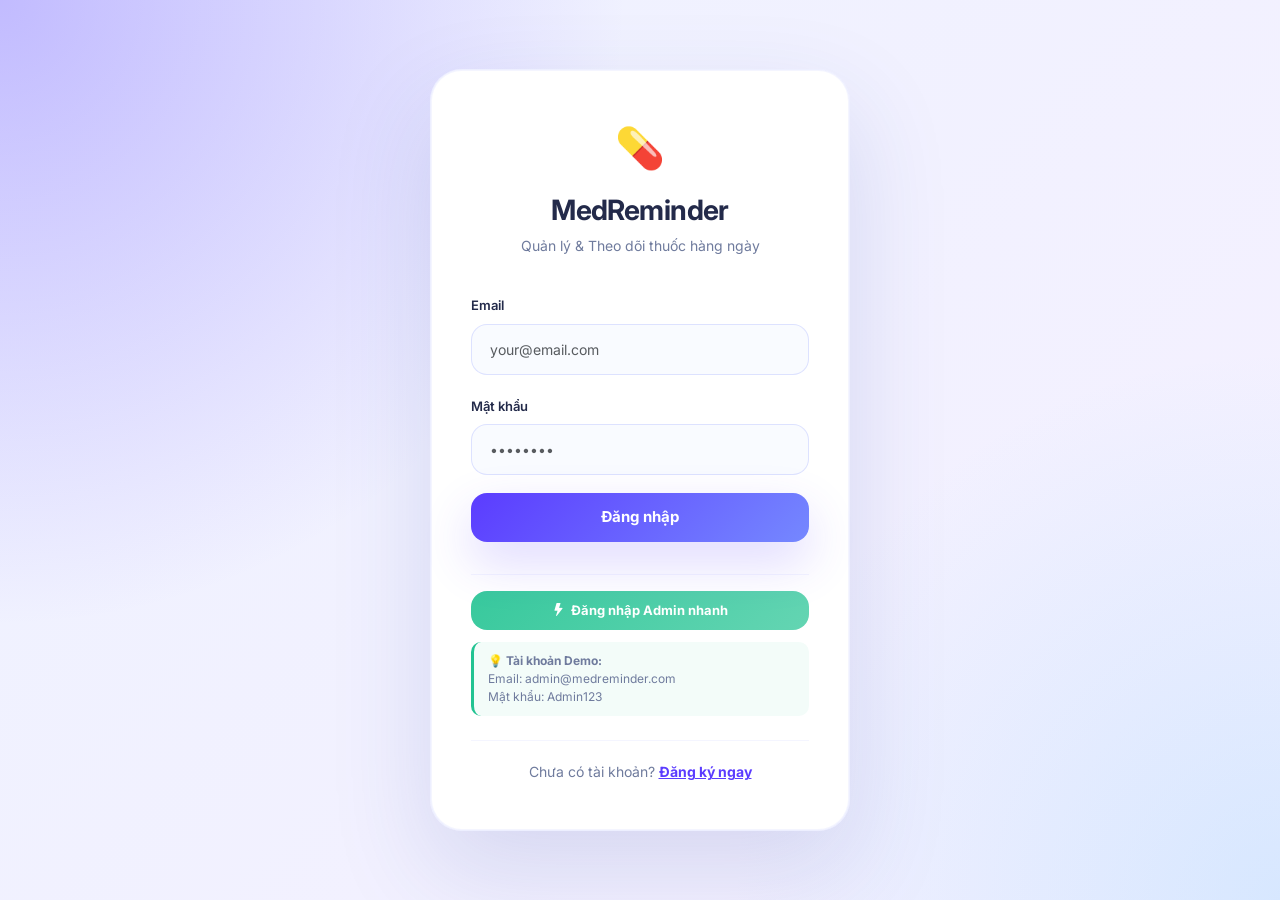
==== admin.html @ 4197f3d3 "1" ====
<!DOCTYPE html>
<html lang="vi">
<head>
    <meta charset="UTF-8">
    <meta name="viewport" content="width=device-width, initial-scale=1.0">
    <title>Admin Dashboard - MedReminder</title>
    <link href="https://fonts.googleapis.com/css2?family=Inter:wght@400;600;700&display=swap" rel="stylesheet">
    <link href="https://cdn.jsdelivr.net/npm/bootstrap@5.3.0/dist/css/bootstrap.min.css" rel="stylesheet">
    <link rel="stylesheet" href="https://cdn.jsdelivr.net/npm/bootstrap-icons@1.11.0/font/bootstrap-icons.css">
    <style>
        :root {
            --primary: #5b3cff;
            --secondary: #6f7dff;
            --success: #22c392;
            --danger: #ff5d7a;
            --surface: #ffffff;
            --surface-soft: #f7f8ff;
            --text: #252a48;
            --muted: #7a86b6;
            --border: rgba(103, 110, 224, 0.18);
            --shadow: 0 30px 70px rgba(43, 53, 114, 0.1);
        }

        html, body {
            min-height: 100%;
        }

        body {
            font-family: 'Inter', sans-serif;
            background: radial-gradient(circle at top left, rgba(91, 60, 255, 0.20), transparent 30%),
                        radial-gradient(circle at bottom right, rgba(95, 196, 255, 0.14), transparent 28%),
                        #eff2ff;
            color: var(--text);
        }

        .navbar {
            background: rgba(255, 255, 255, 0.88);
            backdrop-filter: blur(16px);
            border: none;
            box-shadow: 0 24px 54px rgba(48, 62, 126, 0.09);
        }

        .navbar-brand {
            letter-spacing: 0.04em;
        }

        .admin-card {
            background: var(--surface);
            border-radius: 30px;
            padding: 32px;
            box-shadow: var(--shadow);
            border: 1px solid rgba(111, 125, 255, 0.14);
        }

        .form-control-custom {
            border-radius: 16px;
            padding: 14px 16px;
            border: 1px solid rgba(111, 125, 255, 0.22);
            background: #fbfbff;
            transition: border-color 0.2s ease, box-shadow 0.2s ease;
        }

        .form-control-custom:focus {
            border-color: rgba(91, 60, 255, 0.45);
            box-shadow: 0 0 0 0.18rem rgba(91, 60, 255, 0.12);
            outline: none;
        }

        .page-hero {
            background: linear-gradient(135deg, rgba(255,255,255,0.95), rgba(239,242,255,0.98));
            border-radius: 32px;
            padding: 32px;
            border: 1px solid rgba(111, 125, 255, 0.10);
            box-shadow: 0 24px 60px rgba(49, 60, 122, 0.08);
            margin-bottom: 30px;
        }

        .page-hero h1 {
            font-size: clamp(2.1rem, 2.6vw, 3rem);
            margin-bottom: 0.75rem;
        }

        .page-hero p {
            color: var(--muted);
            max-width: 700px;
        }

        .hero-actions {
            display: flex;
            flex-wrap: wrap;
            gap: 14px;
            align-items: center;
        }

        .summary-card {
            background: var(--surface-soft);
            border: 1px solid rgba(111, 125, 255, 0.12);
            border-radius: 22px;
            padding: 22px 24px;
            min-width: 190px;
            box-shadow: inset 0 0 0 1px rgba(255,255,255,0.75);
        }

        .summary-card h6 {
            color: var(--muted);
            font-size: 0.82rem;
            margin-bottom: 0.75rem;
            text-transform: uppercase;
            letter-spacing: 0.08em;
        }

        .summary-card .value {
            font-size: 2.1rem;
            font-weight: 800;
            color: var(--text);
        }

        .summary-card .label {
            color: var(--secondary);
            font-size: 0.95rem;
            margin-top: 0.35rem;
        }

        .nav-tabs {
            border-bottom: none;
            gap: 12px;
        }

        .nav-link {
            border: none !important;
            border-radius: 16px !important;
            color: var(--muted);
            font-weight: 700;
            padding: 12px 18px;
            transition: all 0.2s ease;
        }

        .nav-link.active {
            background: var(--primary);
            color: white !important;
            box-shadow: 0 18px 35px rgba(91, 60, 255, 0.18);
        }

        .table {
            border-collapse: separate;
            border-spacing: 0 14px;
            margin-bottom: 0;
        }

        .table thead th {
            background: transparent;
            color: var(--muted);
            text-transform: uppercase;
            font-size: 0.75rem;
            letter-spacing: 0.08em;
            border: 0;
            padding-bottom: 0.75rem;
        }

        .table tbody tr {
            background: var(--surface);
            border-radius: 18px;
            box-shadow: 0 14px 32px rgba(56, 64, 125, 0.06);
            transition: transform 0.2s ease, box-shadow 0.2s ease;
        }

        .table tbody tr:hover {
            transform: translateY(-2px);
            box-shadow: 0 20px 44px rgba(56, 64, 125, 0.08);
        }

        .table tbody tr td {
            border: none;
            vertical-align: middle;
            padding: 1rem 1rem;
            background: transparent;
        }

        .table tbody tr td:first-child {
            border-top-left-radius: 18px;
            border-bottom-left-radius: 18px;
        }

        .table tbody tr td:last-child {
            border-top-right-radius: 18px;
            border-bottom-right-radius: 18px;
        }

        .btn-action {
            border-radius: 16px;
            font-weight: 700;
            padding: 12px 24px;
        }

        .btn-outline-info,
        .btn-outline-danger {
            border-radius: 14px;
        }

        .table-responsive {
            overflow: visible;
        }

        .modal-content {
            border-radius: 28px;
            border: none;
            overflow: hidden;
        }
    </style>
</head>
<body>
    <nav class="navbar navbar-light bg-white border-bottom px-4 mb-4">
        <span class="navbar-brand fw-bold text-primary"><i class="bi bi-shield-lock-fill me-2"></i>MED ADMIN</span>
        <a href="index.html" class="btn btn-outline-secondary btn-sm rounded-pill"><i class="bi bi-arrow-left"></i> Xem trang chủ</a>
    </nav>

    <div class="container py-4">
        <div class="page-hero">
            <div class="row align-items-center gy-4">
                <div class="col-lg-7">
                    <h1 class="fw-bold">Bảng điều khiển MedReminder</h1>
                    <p>Quản lý thuốc, lịch nhắc và hồ sơ bệnh nhân trong cùng một không gian làm việc hiện đại, sạch sẽ và dễ nhìn.</p>
                </div>
                <div class="col-lg-5">
                    <div class="d-flex flex-wrap gap-3 justify-content-lg-end">
                        <div class="summary-card text-center">
                            <h6>Tổng thuốc</h6>
                            <div class="value">18</div>
                            <div class="label">Cập nhật nhanh</div>
                        </div>
                        <div class="summary-card text-center">
                            <h6>Bệnh nhân</h6>
                            <div class="value">42</div>
                            <div class="label">Theo dõi chặt</div>
                        </div>
                    </div>
                </div>
            </div>
        </div>

        <ul class="nav nav-tabs mb-4" id="adminTab" role="tablist">
            <li class="nav-item">
                <button class="nav-link active" data-bs-toggle="tab" data-bs-target="#med-content">
                    <i class="bi bi-capsule me-2"></i>Quản lý thuốc
                </button>
            </li>
            <li class="nav-item">
                <button class="nav-link" data-bs-toggle="tab" data-bs-target="#patient-content">
                    <i class="bi bi-people me-2"></i>Danh sách bệnh nhân
                </button>
            </li>
        </ul>

        <div class="tab-content">
            <div class="tab-pane fade show active" id="med-content">
                <div class="admin-card">
                    <div class="d-flex flex-column flex-md-row justify-content-between align-items-start gap-3 mb-4">
                        <div>
                            <h5 class="fw-bold mb-1">Danh mục Thuốc & Lịch nhắc</h5>
                            <p class="mb-0 text-muted">Thêm, chỉnh sửa và quản lý các thuốc theo lịch một cách nhanh chóng.</p>
                        </div>
                        <button class="btn btn-primary btn-action shadow" onclick="openModal()">
                            <i class="bi bi-plus-lg me-2"></i>Thêm thuốc mới
                        </button>
                    </div>
                    <div class="table-responsive">
                        <table class="table align-middle">
                            <thead>
                                <tr><th>Tên thuốc</th><th>Liều dùng</th><th>Giờ nhắc</th><th>Thao tác</th></tr>
                            </thead>
                            <tbody id="medTableBody"></tbody>
                        </table>
                    </div>
                </div>
            </div>

            <div class="tab-pane fade" id="patient-content">
                <div class="admin-card">
                    <div class="d-flex justify-content-between mb-4">
                        <h5 class="fw-bold mb-0 align-self-center">Thông tin bệnh nhân hệ thống</h5>
                        <button class="btn btn-success btn-action shadow" onclick="openPatientModal()">
                            <i class="bi bi-person-plus-fill me-2"></i>Thêm bệnh nhân mới
                        </button>
                    </div>
                    <div class="table-responsive">
                        <table class="table align-middle">
                            <thead>
                                <tr><th>ID</th><th>Họ và Tên</th><th>Giới tính</th><th>Số điện thoại</th><th>Thao tác</th></tr>
                            </thead>
                            <tbody id="patientTableBody"></tbody>
                        </table>
                    </div>
                </div>
            </div>
        </div>
    </div>

    <div class="modal fade" id="modalMed" tabindex="-1">
        <div class="modal-dialog modal-dialog-centered">
            <div class="modal-content border-0 shadow" style="border-radius: 25px;">
                <div class="modal-body p-4">
                    <h5 class="fw-bold mb-4" id="modalTitle">Thông tin thuốc</h5>
                    <input type="hidden" id="editId">
                    
                    <label class="small fw-bold">Tên dược phẩm</label>
                    <input type="text" id="inpName" class="form-control form-control-custom" placeholder="Tên thuốc...">
                    
                    <label class="small fw-bold">Liều lượng (viên)</label>
                    <input type="number" id="inpDose" class="form-control form-control-custom" placeholder="Ví dụ: 1">
                    
                    <label class="small fw-bold">Giờ nhắc uống</label>
                    <input type="time" id="inpTime" class="form-control form-control-custom">

                    <div class="d-grid gap-2 mt-3">
                        <button class="btn btn-primary btn-action py-3 shadow" id="btnSave">Lưu thông tin</button>
                        <button class="btn btn-light btn-action py-3" data-bs-dismiss="modal">Hủy</button>
                    </div>
                </div>
            </div>
        </div>
    </div>

    <div class="modal fade" id="modalPatient" tabindex="-1">
        <div class="modal-dialog modal-dialog-centered">
            <div class="modal-content border-0 shadow" style="border-radius: 25px;">
                <div class="modal-body p-4">
                    <h5 class="fw-bold mb-4" id="modalPatientTitle">Thông tin bệnh nhân</h5>
                    <input type="hidden" id="editPatientId">
                    
                    <label class="small fw-bold">Họ và tên</label>
                    <input type="text" id="inpPatientName" class="form-control form-control-custom" placeholder="Nhập tên bệnh nhân...">
                    
                    <label class="small fw-bold">Giới tính</label>
                    <select id="inpPatientGender" class="form-control form-control-custom">
                        <option value="Nam">Nam</option>
                        <option value="Nữ">Nữ</option>
                        <option value="Khác">Khác</option>
                    </select>
                    
                    <label class="small fw-bold">Số điện thoại</label>
                    <input type="text" id="inpPatientPhone" class="form-control form-control-custom" placeholder="Nhập số điện thoại...">

                    <div class="d-grid gap-2 mt-3">
                        <button class="btn btn-success btn-action py-3 shadow" id="btnSavePatient">Lưu bệnh nhân</button>
                        <button class="btn btn-light btn-action py-3" data-bs-dismiss="modal">Hủy</button>
                    </div>
                </div>
            </div>
        </div>
    </div>

    <script src="https://code.jquery.com/jquery-3.6.0.min.js"></script>
    <script src="https://cdn.jsdelivr.net/npm/bootstrap@5.3.0/dist/js/bootstrap.bundle.min.js"></script>
    <script src="js/api.js"></script> 
    
    <script>
        $(document).ready(() => {
            if (typeof MedService === 'undefined') {
                alert("Lỗi: Không tìm thấy file api.js hoặc MedService chưa được định nghĩa!");
                return;
            }
            renderMeds();
            renderPatients();
        });

        // Tải thuốc (Giữ nguyên)
        async function renderMeds() {
            try {
                const meds = await MedService.getAll();
                const tbody = $('#medTableBody').empty();
                meds.forEach(m => {
                    tbody.append(`
                        <tr>
                            <td class="fw-bold text-primary">${m.name}</td>
                            <td><span class="badge bg-light text-dark">${m.dosage} viên</span></td>
                            <td><span class="text-danger fw-bold"><i class="bi bi-alarm me-1"></i>${m.time || '--:--'}</span></td>
                            <td>
                                <button class="btn btn-sm btn-outline-info border-0" onclick="openModal('${m.id}', '${m.name}', ${m.dosage}, '${m.time}')"><i class="bi bi-pencil-square"></i></button>
                                <button class="btn btn-sm btn-outline-danger border-0" onclick="handleDelete('${m.id}')"><i class="bi bi-trash3-fill"></i></button>
                            </td>
                        </tr>`);
                });
            } catch (err) { console.error("Lỗi render thuốc:", err); }
        }

        // Tải bệnh nhân (Thêm nút sửa/xóa vào hàng)
        async function renderPatients() {
            try {
                const patients = await PatientService.getAll();
                const tbody = $('#patientTableBody').empty();
                patients.forEach(p => {
                    tbody.append(`
                        <tr>
                            <td class="text-muted small">#${p.id}</td>
                            <td class="fw-bold">${p.name}</td>
                            <td>${p.gender || 'N/A'}</td>
                            <td>${p.phone || 'N/A'}</td>
                            <td>
                                <button class="btn btn-sm btn-outline-info border-0" onclick="openPatientModal('${p.id}', '${p.name}', '${p.gender}', '${p.phone}')"><i class="bi bi-pencil-square"></i></button>
                                <button class="btn btn-sm btn-outline-danger border-0" onclick="handleDeletePatient('${p.id}')"><i class="bi bi-trash3-fill"></i></button>
                            </td>
                        </tr>`);
                });
            } catch (err) { console.error("Lỗi render bệnh nhân:", err); }
        }

        // Mở Modal Thuốc (Giữ nguyên)
        function openModal(id = '', name = '', dose = '', time = '') {
            $('#editId').val(id);
            $('#inpName').val(name);
            $('#inpDose').val(dose);
            $('#inpTime').val(time);
            $('#modalTitle').text(id ? "Chỉnh sửa thuốc" : "Thêm thuốc mới");
            $('#modalMed').modal('show');
        }

        // Lưu thông tin Thuốc (Giữ nguyên)
        $('#btnSave').click(async function() {
            const id = $('#editId').val();
            const data = {
                name: $('#inpName').val(),
                dosage: parseInt($('#inpDose').val()),
                time: $('#inpTime').val()
            };

            if (!data.name || isNaN(data.dosage)) {
                alert("Vui lòng nhập tên thuốc và liều lượng hợp lệ!");
                return;
            }

            try {
                if (id) {
                    await MedService.update(id, data);
                } else {
                    await MedService.create(data);
                }
                $('#modalMed').modal('hide');
                renderMeds();
            } catch (err) { alert("Lỗi khi lưu dữ liệu: " + err.message); }
        });

        // Xóa thuốc (Giữ nguyên)
        async function handleDelete(id) {
            if (confirm("Bạn có chắc chắn muốn xóa thuốc này?")) {
                try {
                    await MedService.delete(id);
                    renderMeds();
                } catch (err) { alert("Lỗi khi xóa: " + err.message); }
            }
        }

        /* ==========================================================================
           PHẦN CODE THÊM MỚI: XỬ LÝ LOGIC CHO BỆNH NHÂN
           ========================================================================== */
        
        // Mở Modal Bệnh nhân
        function openPatientModal(id = '', name = '', gender = 'Nam', phone = '') {
            $('#editPatientId').val(id);
            $('#inpPatientName').val(name);
            $('#inpPatientGender').val(gender);
            $('#inpPatientPhone').val(phone);
            $('#modalPatientTitle').text(id ? "Chỉnh sửa bệnh nhân" : "Thêm bệnh nhân mới");
            $('#modalPatient').modal('show');
        }

        // Xử lý click nút lưu bệnh nhân (Hỗ trợ cả POST và PUT)
        $('#btnSavePatient').click(async function() {
            const id = $('#editPatientId').val();
            const data = {
                name: $('#inpPatientName').val(),
                gender: $('#inpPatientGender').val(),
                phone: $('#inpPatientPhone').val()
            };

            if (!data.name || !data.phone) {
                alert("Vui lòng nhập đầy đủ Tên và Số điện thoại!");
                return;
            }

            try {
                if (id) {
                    await PatientService.update(id, data);
                } else {
                    await PatientService.create(data);
                }
                $('#modalPatient').modal('hide');
                renderPatients();
            } catch (err) { 
                alert("Lỗi khi lưu bệnh nhân: " + err.message); 
            }
        });

        // Xóa bệnh nhân
        async function handleDeletePatient(id) {
            if (confirm("Xác nhận xóa bệnh nhân này?")) {
                try {
                    await PatientService.delete(id);
                    renderPatients();
                } catch (err) { 
                    alert("Lỗi khi xóa bệnh nhân: " + err.message); 
                }
            }
        }
    </script>
</body>
</html>
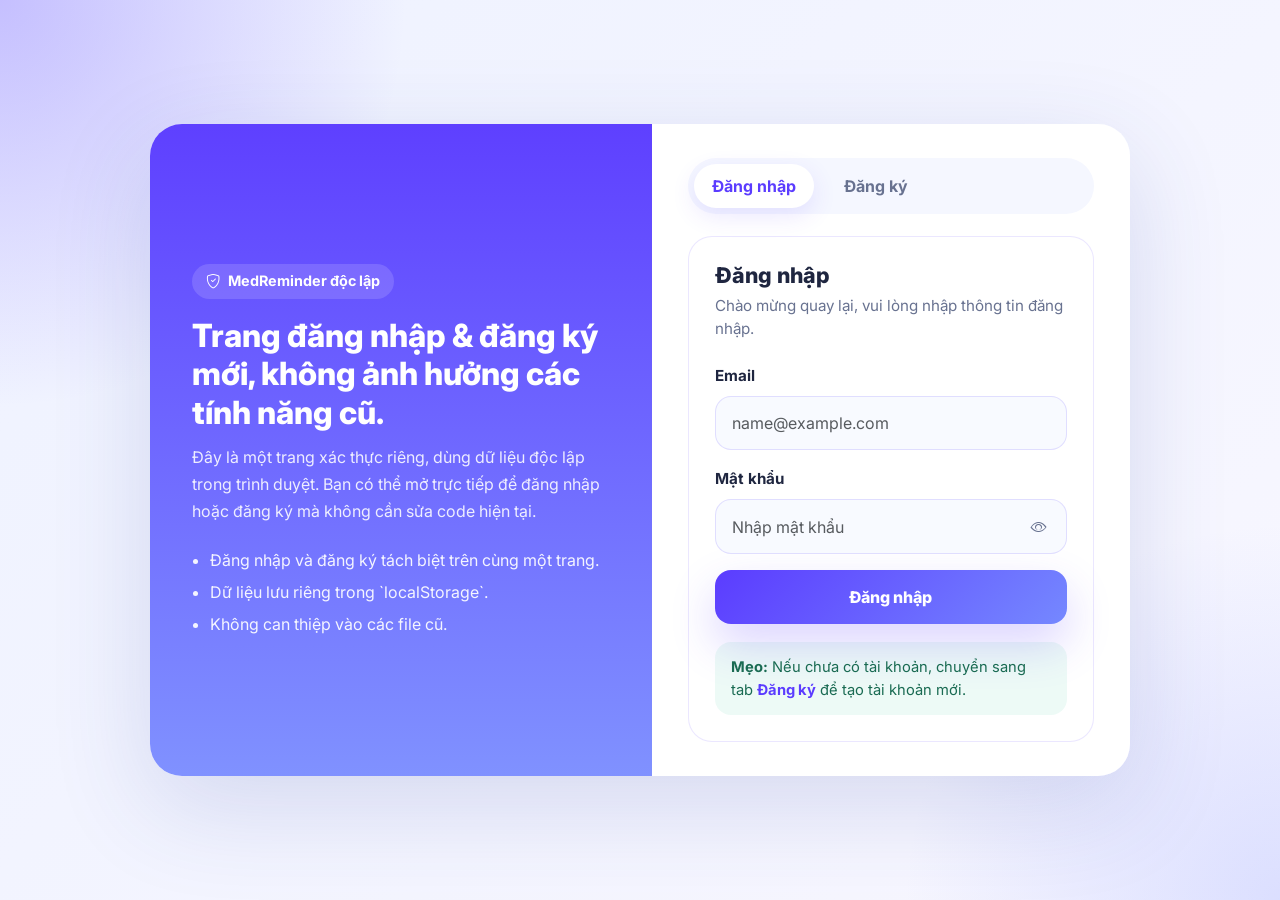
==== commit a31be8f8: "ok" ====
--- a/admin.html
+++ b/admin.html
@@ -502,5 +502,31 @@
             }
         }
     </script>
+    <script>
+        (function() {
+            const STORAGE_KEY = 'medreminder_standalone_current_user';
+
+            function getCurrentUser() {
+                try {
+                    const raw = localStorage.getItem(STORAGE_KEY);
+                    if (!raw) return null;
+                    return JSON.parse(raw);
+                } catch (error) {
+                    return null;
+                }
+            }
+
+            const currentUser = getCurrentUser();
+
+            if (!currentUser) {
+                window.location.replace('auth-standalone.html');
+                return;
+            }
+
+            if (currentUser.role !== 'admin') {
+                window.location.replace('index.html');
+            }
+        })();
+    </script>
 </body>
 </html>
